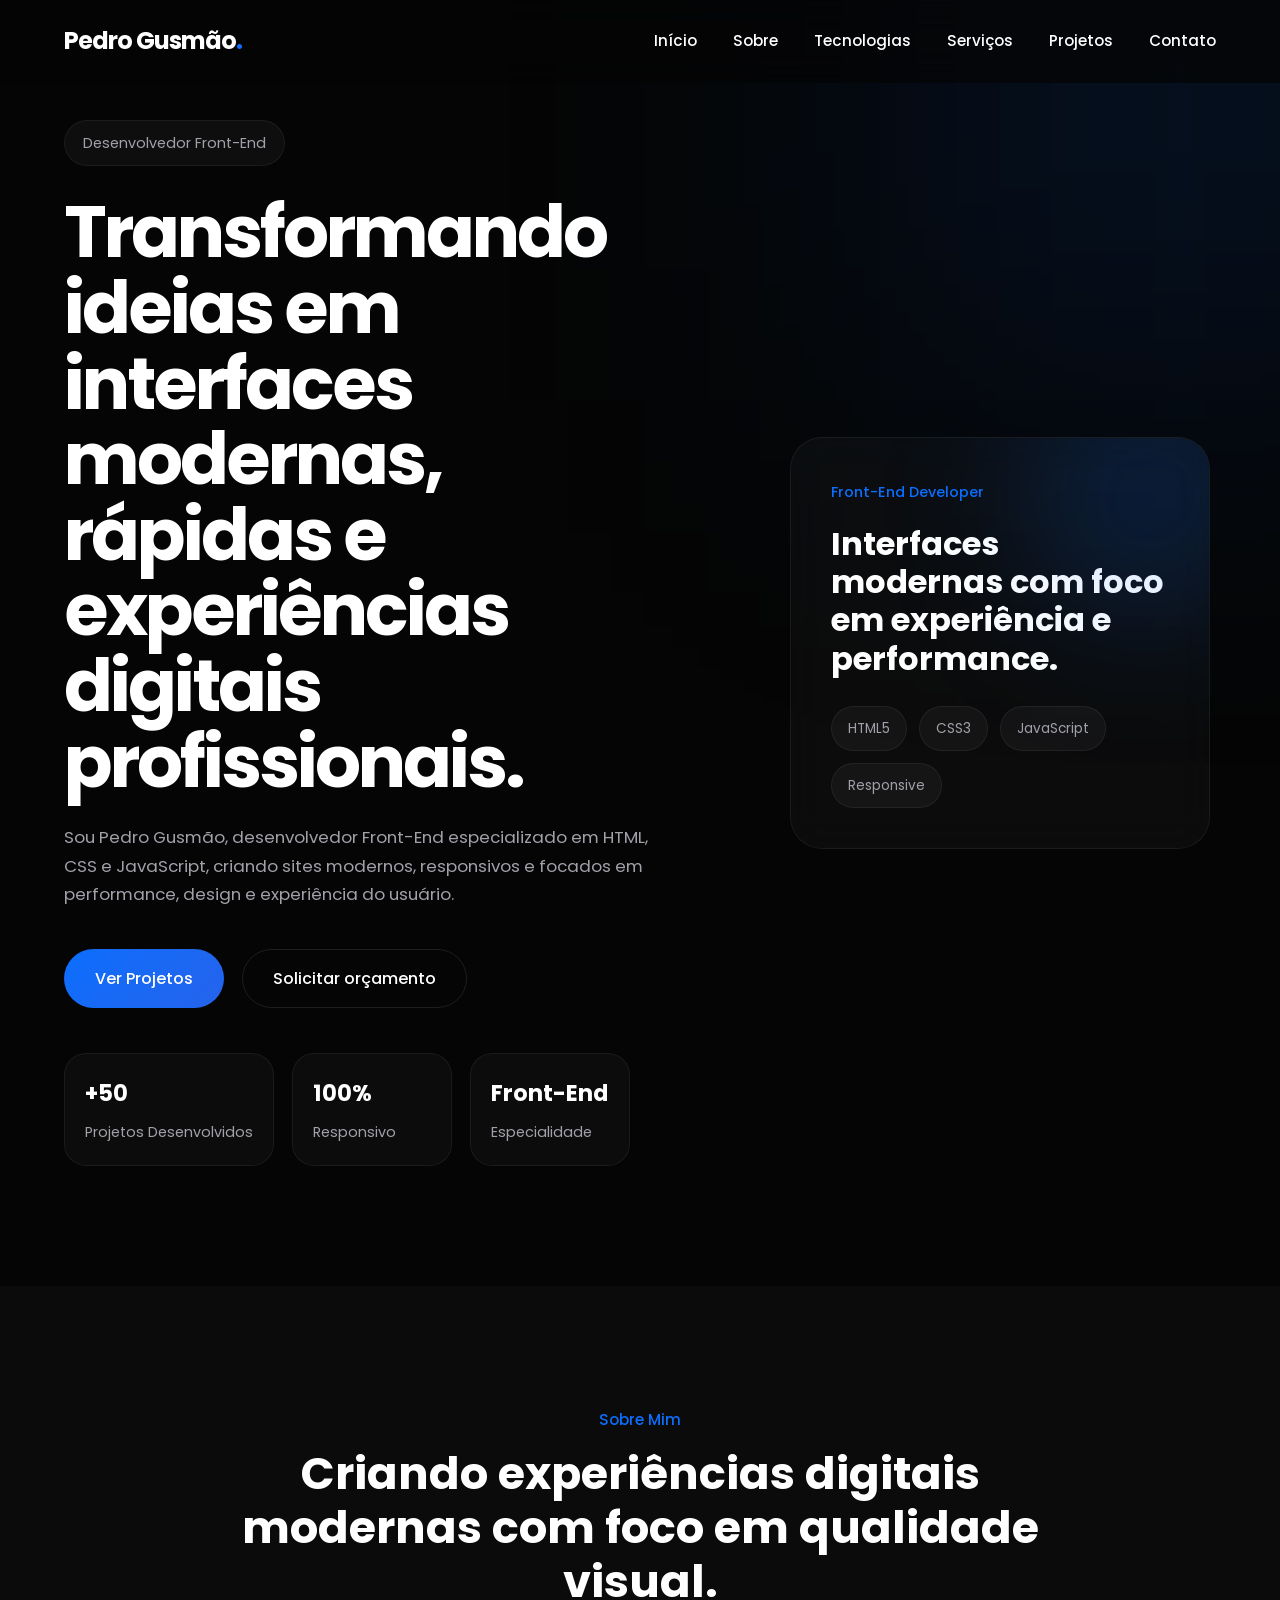
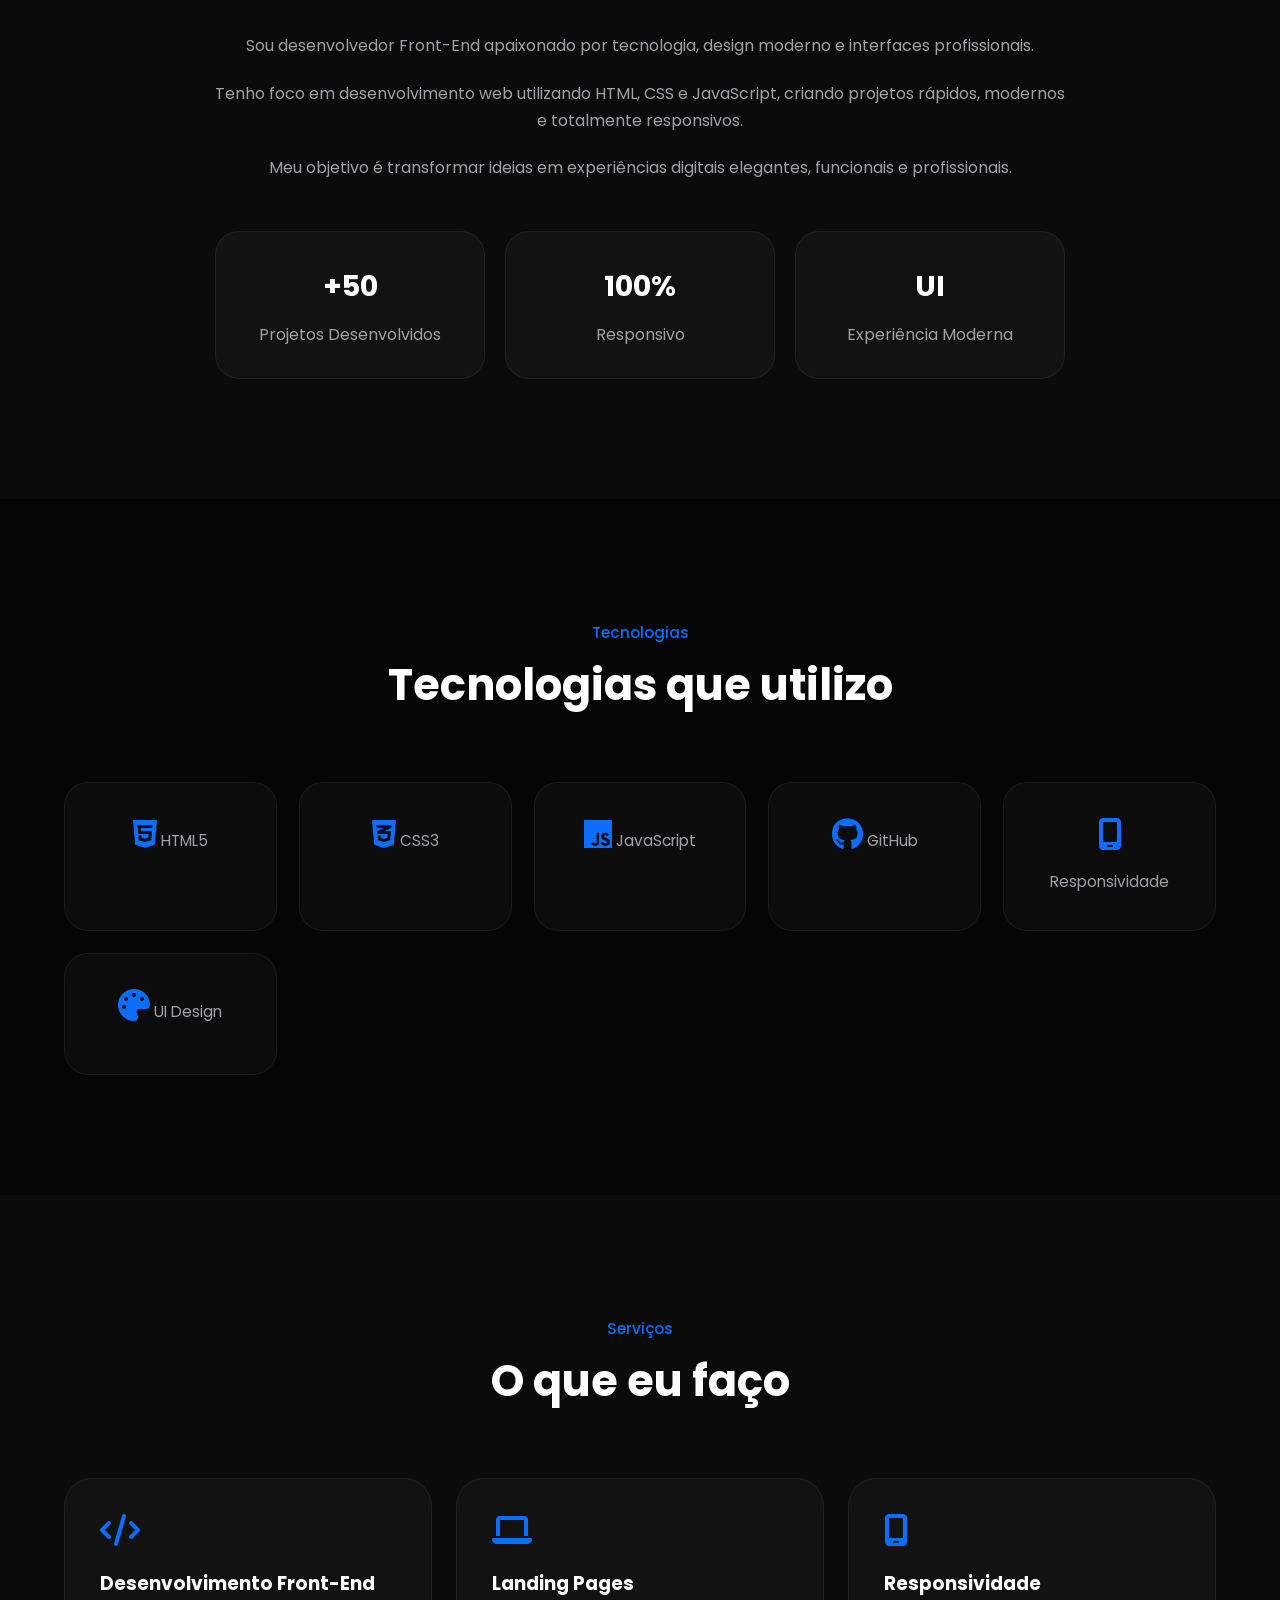
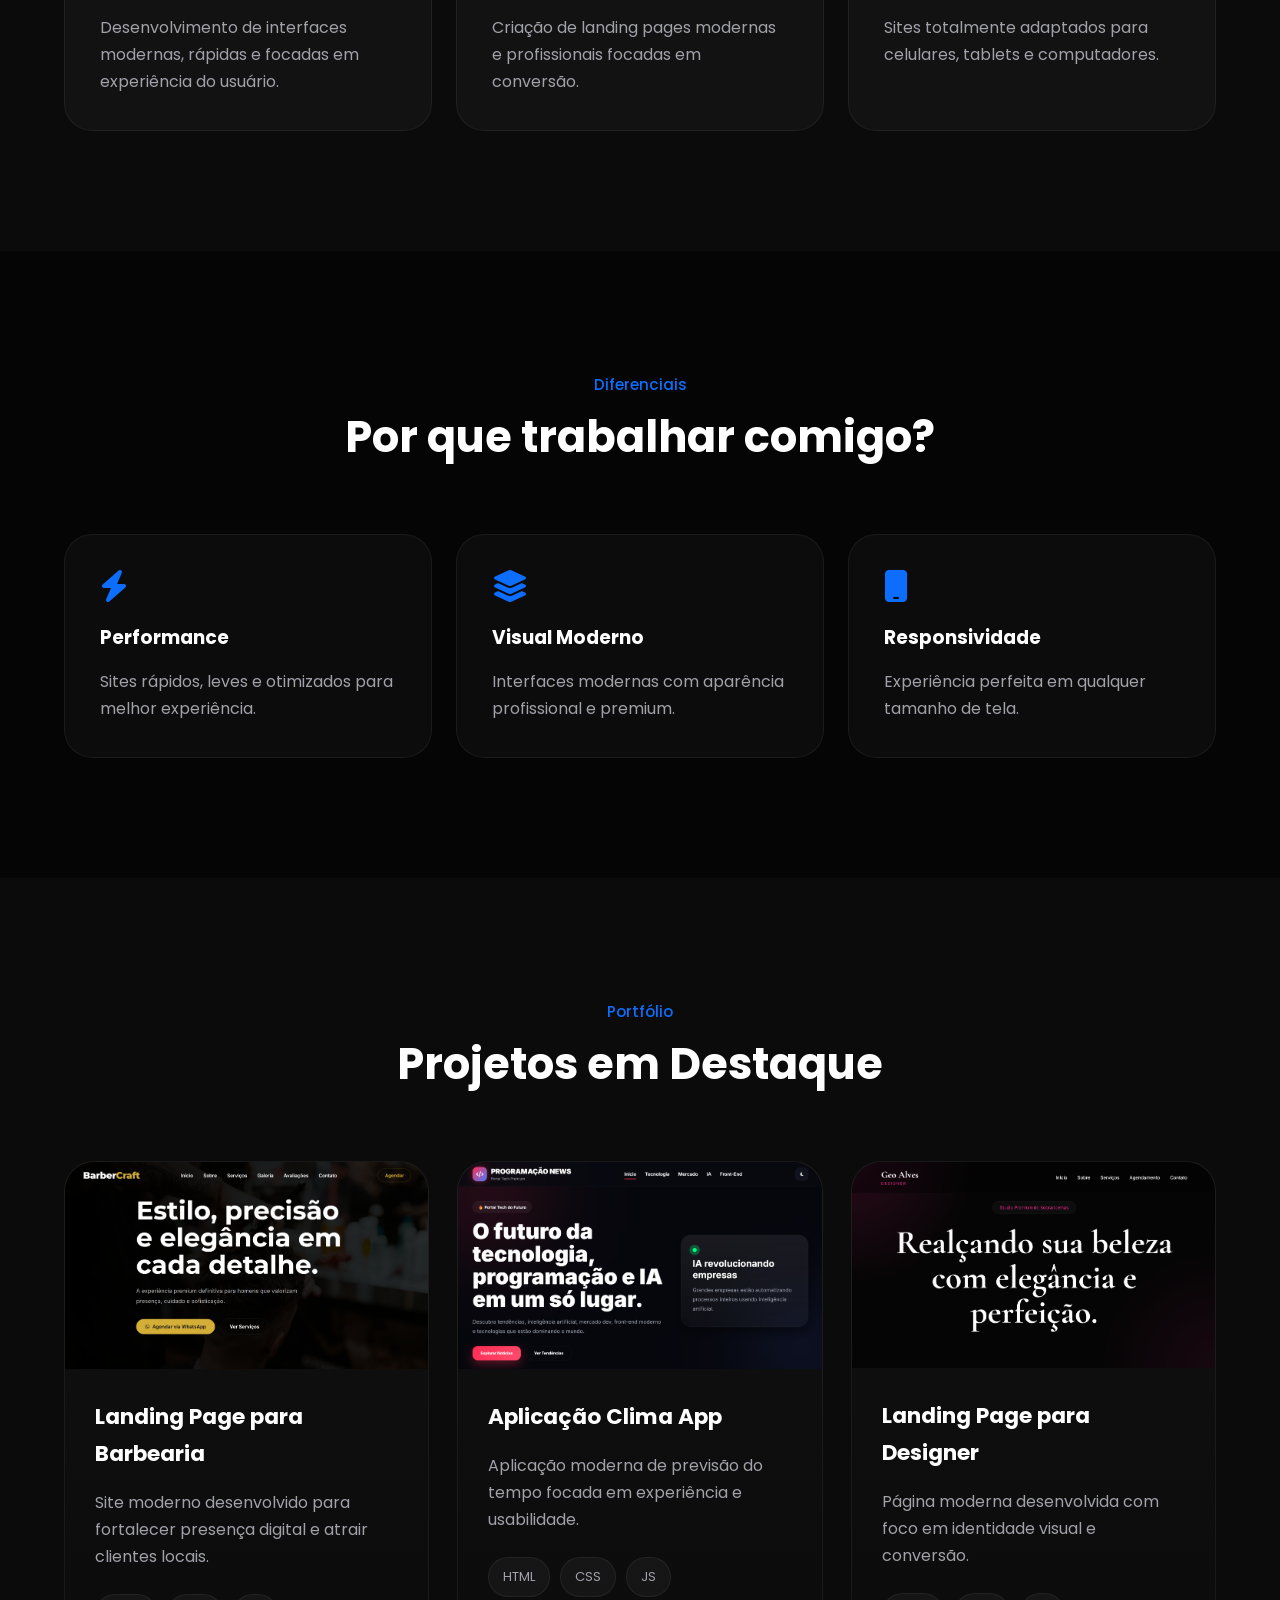
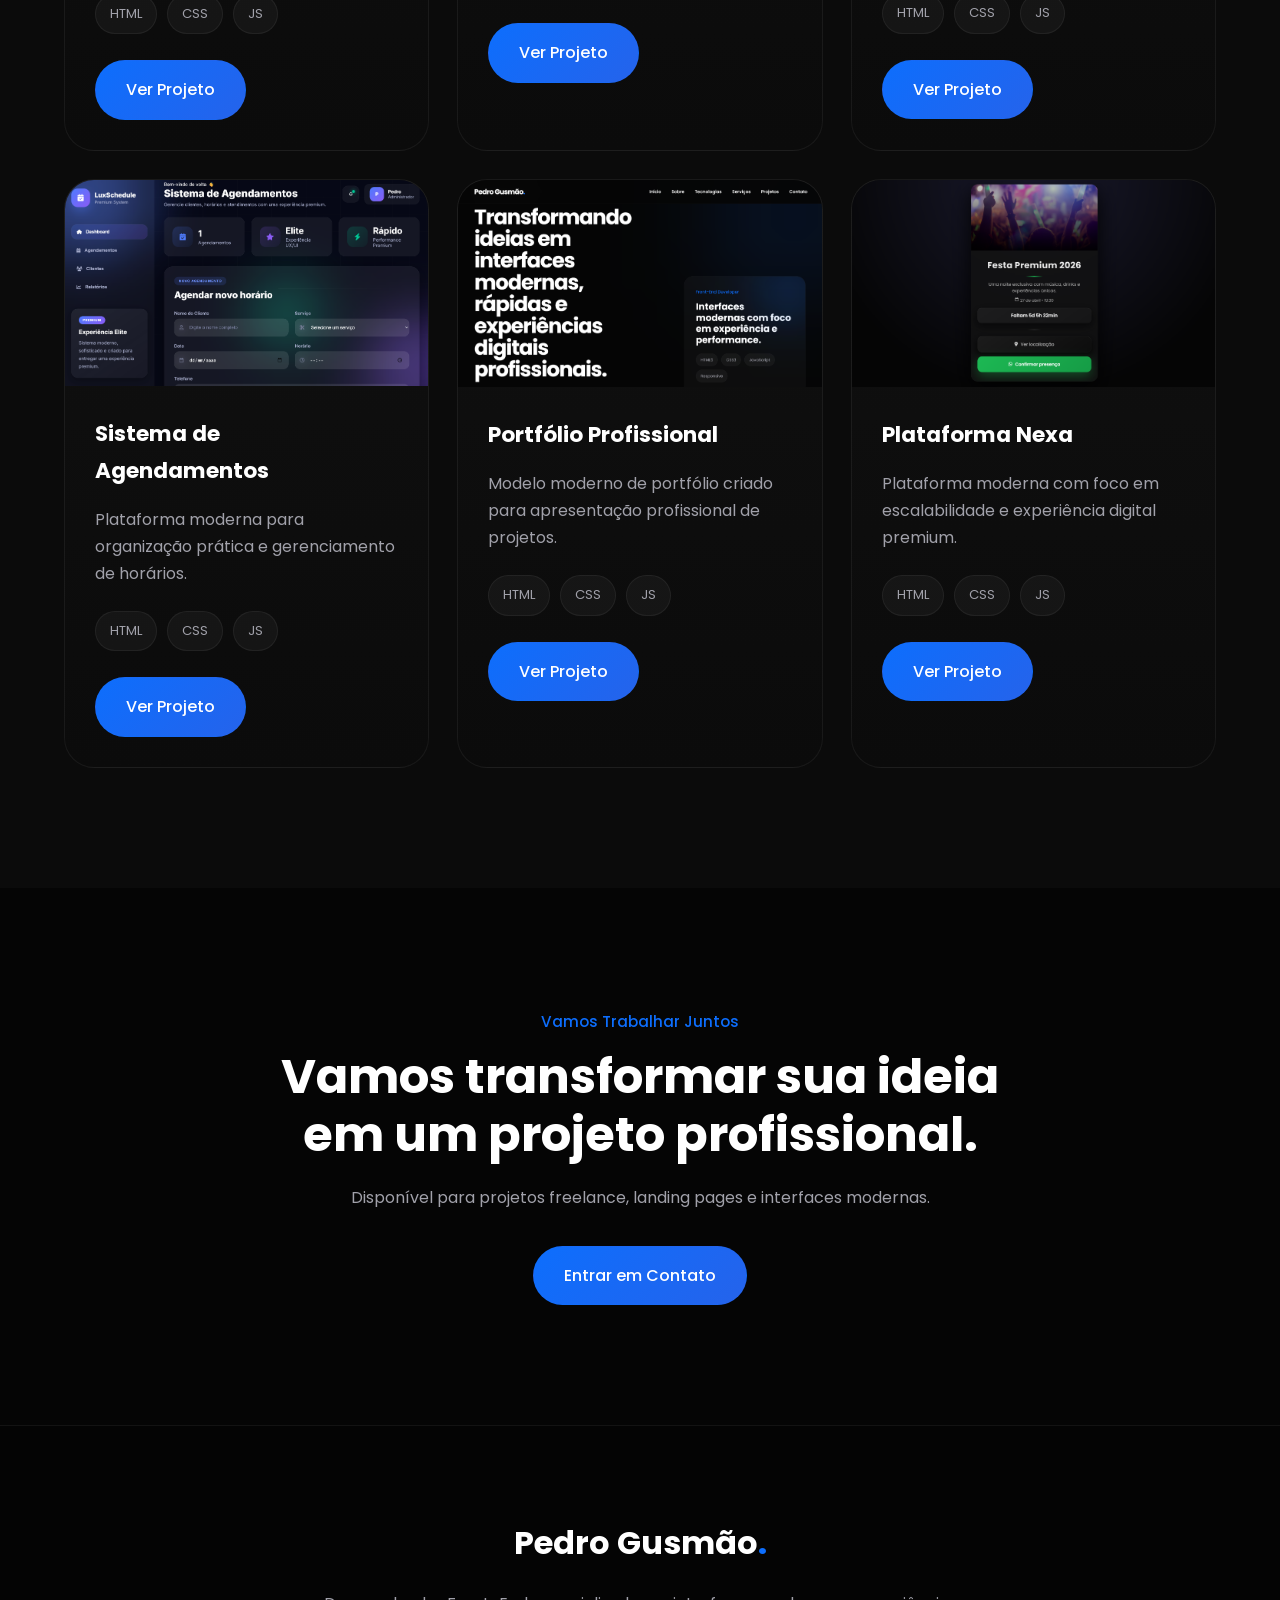
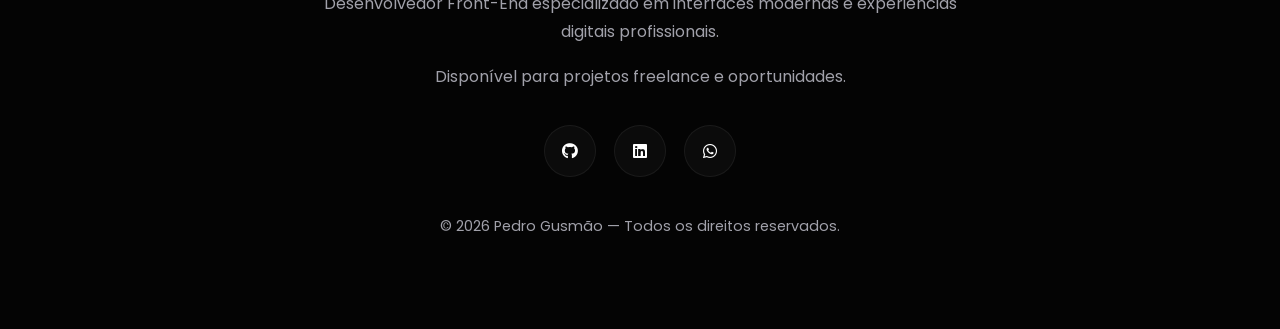
==== index.html @ bfdc754b "Add files via upload" ====
<!DOCTYPE html>
<html lang="pt-br">
<head>

  <meta charset="UTF-8">
  <meta name="viewport" content="width=device-width, initial-scale=1.0">

  <!-- SEO -->
  <meta name="description" content="Pedro Gusmão - Desenvolvedor Front-End especializado na criação de interfaces modernas, rápidas, responsivas e experiências digitais profissionais.">

  <meta name="keywords" content="Desenvolvedor Front-End, HTML, CSS, JavaScript, Criação de Sites, Landing Pages, Portfólio Front-End">

  <meta name="author" content="Pedro Gusmão">

  <!-- OPEN GRAPH -->
  <meta property="og:title" content="Pedro Gusmão | Desenvolvedor Front-End">
  <meta property="og:description" content="Interfaces modernas, rápidas e experiências digitais profissionais.">
  <meta property="og:type" content="website">

  <title>Pedro Gusmão | Desenvolvedor Front-End</title>

  <!-- FONT -->
  <link rel="preconnect" href="https://fonts.googleapis.com">

  <link rel="preconnect" href="https://fonts.gstatic.com" crossorigin>

  <link href="https://fonts.googleapis.com/css2?family=Poppins:wght@300;400;500;600;700;800&display=swap" rel="stylesheet">

  <!-- CSS -->
  <link rel="stylesheet" href="style.css">

  <!-- ICONES -->
  <link rel="stylesheet" href="https://cdnjs.cloudflare.com/ajax/libs/font-awesome/6.5.0/css/all.min.css">

  <!-- AOS -->
  <link href="https://unpkg.com/aos@2.3.4/dist/aos.css" rel="stylesheet">

</head>

<body>

<!-- BG EFFECT -->
<div class="bg-effect"></div>

<!-- HEADER -->
<header class="header" id="header">

  <div class="container nav">

    <!-- LOGO -->
    <a href="#home" class="logo">
      Pedro Gusmão<span>.</span>
    </a>

    <!-- MENU -->
    <nav>

      <ul class="nav-list" id="nav-list">

        <li>
          <a href="#home">Início</a>
        </li>

        <li>
          <a href="#sobre">Sobre</a>
        </li>

        <li>
          <a href="#tecnologias">Tecnologias</a>
        </li>

        <li>
          <a href="#servicos">Serviços</a>
        </li>

        <li>
          <a href="#projetos">Projetos</a>
        </li>

        <li>
          <a href="#contato">Contato</a>
        </li>

      </ul>

    </nav>

    <!-- MENU MOBILE -->
    <div class="menu-toggle" id="menu-toggle">

      <i class="fa-solid fa-bars"></i>

    </div>

  </div>

</header>

<!-- MAIN -->
<main>

<!-- HERO -->
<section class="hero" id="home">

  <div class="container hero-content">

    <!-- TEXTO -->
    <div class="hero-text" data-aos="fade-up">

      <span class="tag">
        Desenvolvedor Front-End
      </span>

      <h1>
        Transformando ideias em interfaces modernas,
        rápidas e experiências digitais profissionais.
      </h1>

      <p>
        Sou Pedro Gusmão, desenvolvedor Front-End especializado em HTML, CSS e JavaScript, criando sites modernos, responsivos e focados em performance, design e experiência do usuário.
      </p>

      <!-- BUTTONS -->
      <div class="hero-buttons">

        <a href="#projetos" class="btn">
          Ver Projetos
        </a>

        <a href="https://wa.me/5581981810526"
           target="_blank"
           rel="noopener noreferrer"
           class="btn btn-outline">

          Solicitar orçamento

        </a>

      </div>

      <!-- HERO INFO -->
      <div class="hero-mini-info">

        <div class="mini-card">

          <h3>+50</h3>

          <span>
            Projetos Desenvolvidos
          </span>

        </div>

        <div class="mini-card">

          <h3>100%</h3>

          <span>
            Responsivo
          </span>

        </div>

        <div class="mini-card">

          <h3>Front-End</h3>

          <span>
            Especialidade
          </span>

        </div>

      </div>

    </div>

    <!-- HERO VISUAL -->
    <div class="hero-visual" data-aos="fade-left">

      <div class="hero-card">

        <div class="card-glow"></div>

        <div class="hero-card-content">

          <span class="code-tag">
            Front-End Developer
          </span>

          <h2>
            Interfaces modernas com foco em experiência e performance.
          </h2>

          <div class="hero-stack">

            <span>HTML5</span>
            <span>CSS3</span>
            <span>JavaScript</span>
            <span>Responsive</span>

          </div>

        </div>

      </div>

    </div>

  </div>

</section>

<!-- SOBRE -->
<section class="about" id="sobre">

  <div class="container about-content">

    <div class="about-text" data-aos="fade-right">

      <span class="section-tag">
        Sobre Mim
      </span>

      <h2>
        Criando experiências digitais modernas com foco em qualidade visual.
      </h2>

      <p>
        Sou desenvolvedor Front-End apaixonado por tecnologia, design moderno e interfaces profissionais.
      </p>

      <p>
        Tenho foco em desenvolvimento web utilizando HTML, CSS e JavaScript, criando projetos rápidos, modernos e totalmente responsivos.
      </p>

      <p>
        Meu objetivo é transformar ideias em experiências digitais elegantes, funcionais e profissionais.
      </p>

      <!-- ABOUT INFO -->
      <div class="about-info">

        <div class="info-card">

          <h3>
            +50
          </h3>

          <span>
            Projetos Desenvolvidos
          </span>

        </div>

        <div class="info-card">

          <h3>
            100%
          </h3>

          <span>
            Responsivo
          </span>

        </div>

        <div class="info-card">

          <h3>
            UI
          </h3>

          <span>
            Experiência Moderna
          </span>

        </div>

      </div>

    </div>

  </div>

</section>

<!-- TECNOLOGIAS -->
<section class="stack" id="tecnologias">

  <div class="container">

    <div class="section-header" data-aos="fade-up">

      <span class="section-tag">
        Tecnologias
      </span>

      <h2>
        Tecnologias que utilizo
      </h2>

    </div>

    <!-- STACK GRID -->
    <div class="stack-grid">

      <div class="stack-card" data-aos="fade-up" data-aos-delay="100">

        <i class="fa-brands fa-html5"></i>

        <span>
          HTML5
        </span>

      </div>

      <div class="stack-card" data-aos="fade-up" data-aos-delay="200">

        <i class="fa-brands fa-css3-alt"></i>

        <span>
          CSS3
        </span>

      </div>

      <div class="stack-card" data-aos="fade-up" data-aos-delay="300">

        <i class="fa-brands fa-js"></i>

        <span>
          JavaScript
        </span>

      </div>

      <div class="stack-card" data-aos="fade-up" data-aos-delay="400">

        <i class="fa-brands fa-github"></i>

        <span>
          GitHub
        </span>

      </div>

      <div class="stack-card" data-aos="fade-up" data-aos-delay="500">

        <i class="fa-solid fa-mobile-screen"></i>

        <span>
          Responsividade
        </span>

      </div>

      <div class="stack-card" data-aos="fade-up" data-aos-delay="600">

        <i class="fa-solid fa-palette"></i>

        <span>
          UI Design
        </span>

      </div>

    </div>

  </div>

</section>

<!-- SERVIÇOS -->
<section class="services" id="servicos">

  <div class="container">

    <div class="section-header" data-aos="fade-up">

      <span class="section-tag">
        Serviços
      </span>

      <h2>
        O que eu faço
      </h2>

    </div>

    <!-- GRID -->
    <div class="services-grid">

      <!-- CARD -->
      <article class="service-card" data-aos="fade-up" data-aos-delay="100">

        <i class="fa-solid fa-code"></i>

        <h3>
          Desenvolvimento Front-End
        </h3>

        <p>
          Desenvolvimento de interfaces modernas, rápidas e focadas em experiência do usuário.
        </p>

      </article>

      <!-- CARD -->
      <article class="service-card" data-aos="fade-up" data-aos-delay="200">

        <i class="fa-solid fa-laptop"></i>

        <h3>
          Landing Pages
        </h3>

        <p>
          Criação de landing pages modernas e profissionais focadas em conversão.
        </p>

      </article>

      <!-- CARD -->
      <article class="service-card" data-aos="fade-up" data-aos-delay="300">

        <i class="fa-solid fa-mobile-screen"></i>

        <h3>
          Responsividade
        </h3>

        <p>
          Sites totalmente adaptados para celulares, tablets e computadores.
        </p>

      </article>

    </div>

  </div>

</section>

<!-- WHY ME -->
<section class="why-me">

  <div class="container">

    <div class="section-header" data-aos="fade-up">

      <span class="section-tag">
        Diferenciais
      </span>

      <h2>
        Por que trabalhar comigo?
      </h2>

    </div>

    <!-- WHY GRID -->
    <div class="why-grid">

      <div class="why-card" data-aos="fade-up" data-aos-delay="100">

        <i class="fa-solid fa-bolt"></i>

        <h3>
          Performance
        </h3>

        <p>
          Sites rápidos, leves e otimizados para melhor experiência.
        </p>

      </div>

      <div class="why-card" data-aos="fade-up" data-aos-delay="200">

        <i class="fa-solid fa-layer-group"></i>

        <h3>
          Visual Moderno
        </h3>

        <p>
          Interfaces modernas com aparência profissional e premium.
        </p>

      </div>

      <div class="why-card" data-aos="fade-up" data-aos-delay="300">

        <i class="fa-solid fa-mobile"></i>

        <h3>
          Responsividade
        </h3>

        <p>
          Experiência perfeita em qualquer tamanho de tela.
        </p>

      </div>

    </div>

  </div>

</section>

<!-- PROJETOS -->
<section class="projects" id="projetos">

  <div class="container">

    <div class="section-header" data-aos="fade-up">

      <span class="section-tag">
        Portfólio
      </span>

      <h2>
        Projetos em Destaque
      </h2>

    </div>

    <!-- GRID -->
    <div class="grid">

      <!-- CARD -->
      <article class="card" data-aos="fade-up" data-aos-delay="100">

        <div class="card-img">

          <img src="img/barbearia.png" alt="Projeto Barbearia">

          <div class="overlay">
            <span>Ver Projeto</span>
          </div>

        </div>

        <div class="card-content">

          <h3>
            Landing Page para Barbearia
          </h3>

          <p>
            Site moderno desenvolvido para fortalecer presença digital e atrair clientes locais.
          </p>

          <div class="tech">

            <span>HTML</span>
            <span>CSS</span>
            <span>JS</span>

          </div>

          <a href="projetos/barbearia.html" class="btn">
            Ver Projeto
          </a>

        </div>

      </article>

      <!-- CARD -->
      <article class="card" data-aos="fade-up" data-aos-delay="200">

        <div class="card-img">

          <img src="img/news.png" alt="Projeto Programçao News">

          <div class="overlay">
            <span>Ver Projeto</span>
          </div>

        </div>

        <div class="card-content">

          <h3>
            Aplicação Clima App
          </h3>

          <p>
            Aplicação moderna de previsão do tempo focada em experiência e usabilidade.
          </p>

          <div class="tech">

            <span>HTML</span>
            <span>CSS</span>
            <span>JS</span>

          </div>

          <a href="projetos/clima.html" class="btn">
            Ver Projeto
          </a>

        </div>

      </article>

      <!-- CARD -->
      <article class="card" data-aos="fade-up" data-aos-delay="300">

        <div class="card-img">

          <img src="img/designer.png" alt="Projeto Designer">

          <div class="overlay">
            <span>Ver Projeto</span>
          </div>

        </div>

        <div class="card-content">

          <h3>
            Landing Page para Designer
          </h3>

          <p>
            Página moderna desenvolvida com foco em identidade visual e conversão.
          </p>

          <div class="tech">

            <span>HTML</span>
            <span>CSS</span>
            <span>JS</span>

          </div>

          <a href="projetos/designer.html" class="btn">
            Ver Projeto
          </a>

        </div>

      </article>

      <!-- CARD -->
      <article class="card" data-aos="fade-up" data-aos-delay="400">

        <div class="card-img">

          <img src="img/agendamentos.png" alt="Projeto Agendamentos">

          <div class="overlay">
            <span>Ver Projeto</span>
          </div>

        </div>

        <div class="card-content">

          <h3>
            Sistema de Agendamentos
          </h3>

          <p>
            Plataforma moderna para organização prática e gerenciamento de horários.
          </p>

          <div class="tech">

            <span>HTML</span>
            <span>CSS</span>
            <span>JS</span>

          </div>

          <a href="projetos/agendamentos.html" class="btn">
            Ver Projeto
          </a>

        </div>

      </article>

      <!-- CARD -->
      <article class="card" data-aos="fade-up" data-aos-delay="500">

        <div class="card-img">

          <img src="img/portfolio.png" alt="Projeto Portfólio">

          <div class="overlay">
            <span>Ver Projeto</span>
          </div>

        </div>

        <div class="card-content">

          <h3>
            Portfólio Profissional
          </h3>

          <p>
            Modelo moderno de portfólio criado para apresentação profissional de projetos.
          </p>

          <div class="tech">

            <span>HTML</span>
            <span>CSS</span>
            <span>JS</span>

          </div>

          <a href="projetos/portfolio.html" class="btn">
            Ver Projeto
          </a>

        </div>

      </article>

      <!-- CARD -->
      <article class="card" data-aos="fade-up" data-aos-delay="600">

        <div class="card-img">

          <img src="img/nexa.png" alt="Projeto Nexa">

          <div class="overlay">
            <span>Ver Projeto</span>
          </div>

        </div>

        <div class="card-content">

          <h3>
            Plataforma Nexa
          </h3>

          <p>
            Plataforma moderna com foco em escalabilidade e experiência digital premium.
          </p>

          <div class="tech">

            <span>HTML</span>
            <span>CSS</span>
            <span>JS</span>

          </div>

          <a href="projetos/nexa.html" class="btn">
            Ver Projeto
          </a>

        </div>

      </article>

    </div>

  </div>

</section>

<!-- CTA -->
<section class="cta">

  <div class="container cta-content" data-aos="fade-up">

    <span class="section-tag">
      Vamos Trabalhar Juntos
    </span>

    <h2>
      Vamos transformar sua ideia em um projeto profissional.
    </h2>

    <p>
      Disponível para projetos freelance, landing pages e interfaces modernas.
    </p>

    <a href="https://wa.me/5581981810526"
       target="_blank"
       rel="noopener noreferrer"
       class="btn">

      Entrar em Contato

    </a>

  </div>

</section>

</main>

<!-- FOOTER -->
<footer class="footer" id="contato">

  <div class="container footer-content">

    <h2>
      Pedro Gusmão<span>.</span>
    </h2>

    <p>
      Desenvolvedor Front-End especializado em interfaces modernas e experiências digitais profissionais.
    </p>

    <span class="footer-text">
      Disponível para projetos freelance e oportunidades.
    </span>

    <!-- SOCIAL -->
    <div class="social">

      <a href="https://github.com/Pedro-Gusmao-png"
         target="_blank"
         rel="noopener noreferrer">

        <i class="fab fa-github"></i>

      </a>

      <a href="https://www.linkedin.com/in/pedro-gusmão7/"
         target="_blank"
         rel="noopener noreferrer">

        <i class="fab fa-linkedin"></i>

      </a>

      <a href="https://wa.me/5581981810526"
         target="_blank"
         rel="noopener noreferrer">

        <i class="fab fa-whatsapp"></i>

      </a>

    </div>

    <!-- COPY -->
    <span class="copy">
      © 2026 Pedro Gusmão — Todos os direitos reservados.
    </span>

  </div>

</footer>

<!-- JS -->
<script src="script.js"></script>

<!-- AOS -->
<script src="https://unpkg.com/aos@2.3.4/dist/aos.js"></script>

<script>

  AOS.init({
    once: true,
    duration: 800
  });

</script>

</body>
</html>
---- style.css ----
/* =========================================================
   RESET
========================================================= */

*{
  margin:0;
  padding:0;
  box-sizing:border-box;
}

html{
  scroll-behavior:smooth;
}

body{
  font-family:'Poppins',sans-serif;
  background:var(--bg);
  color:var(--text);
  line-height:1.7;
  -webkit-font-smoothing:antialiased;
  overflow-x:hidden;
  position:relative;
}

/* =========================================================
   VARIÁVEIS
========================================================= */

:root{

  --bg:#050505;

  --bg-secondary:#0b0b0b;

  --card:#101010;

  --border:rgba(255,255,255,.06);

  --primary:#0d6efd;

  --primary-hover:#2563eb;

  --text:#ffffff;

  --subtext:#a1a1aa;

  --shadow:0 20px 50px rgba(0,0,0,.45);

  --gradient:
  linear-gradient(
    135deg,
    #0d6efd,
    #2563eb
  );

}

/* =========================================================
   BASE
========================================================= */

img{
  max-width:100%;
  display:block;
}

a{
  text-decoration:none;
}

ul{
  list-style:none;
}

.container{
  width:100%;
  max-width:1200px;
  margin:auto;
  padding:0 24px;
}

section{
  padding:120px 0;
  position:relative;
}

::selection{
  background:var(--primary);
  color:#fff;
}

/* =========================================================
   BG EFFECT
========================================================= */

.bg-effect{

  position:fixed;

  width:600px;

  height:600px;

  background:rgba(13,110,253,.12);

  filter:blur(160px);

  top:-200px;

  right:-200px;

  z-index:-1;

  pointer-events:none;

}

/* =========================================================
   HEADER
========================================================= */

.header{

  position:fixed;

  top:0;

  width:100%;

  z-index:1000;

  backdrop-filter:blur(18px);

  background:rgba(5,5,5,.72);

  border-bottom:1px solid transparent;

  transition:.35s;

}

.header.scroll{

  border-color:var(--border);

  background:rgba(5,5,5,.92);

}

/* =========================================================
   NAV
========================================================= */

.nav{

  height:82px;

  display:flex;

  align-items:center;

  justify-content:space-between;

}

.logo{

  color:var(--text);

  font-size:1.5rem;

  font-weight:700;

  letter-spacing:-1px;

}

.logo span{
  color:var(--primary);
}

.nav-list{

  display:flex;

  align-items:center;

  gap:36px;

}

.nav-list a{

  color:var(--text);

  font-size:.95rem;

  font-weight:500;

  position:relative;

  transition:.3s;

}

.nav-list a::after{

  content:"";

  position:absolute;

  left:0;

  bottom:-8px;

  width:0;

  height:2px;

  background:var(--primary);

  transition:.3s;

}

.nav-list a:hover::after,
.active-link::after{
  width:100%;
}

.menu-toggle{

  display:none;

  color:#fff;

  font-size:1.4rem;

  cursor:pointer;

}

/* =========================================================
   HERO
========================================================= */

.hero{

  min-height:100vh;

  display:flex;

  align-items:center;

  overflow:hidden;

}

.hero-content{

  display:grid;

  grid-template-columns:1.2fr .8fr;

  align-items:center;

  gap:70px;

}

.tag{

  display:inline-flex;

  align-items:center;

  justify-content:center;

  padding:10px 18px;

  border-radius:999px;

  background:rgba(255,255,255,.04);

  border:1px solid var(--border);

  color:var(--subtext);

  margin-bottom:28px;

  font-size:.9rem;

}

.hero h1{

  font-size:4.5rem;

  line-height:1.05;

  letter-spacing:-3px;

  margin-bottom:24px;

}

.hero p{

  color:var(--subtext);

  font-size:1.05rem;

  max-width:620px;

  margin-bottom:40px;

}

/* =========================================================
   HERO BUTTONS
========================================================= */

.hero-buttons{

  display:flex;

  align-items:center;

  gap:18px;

  flex-wrap:wrap;

  margin-bottom:45px;

}

.btn{

  position:relative;

  overflow:hidden;

  padding:15px 30px;

  border-radius:999px;

  background:var(--gradient);

  color:#fff;

  font-weight:500;

  border:1px solid transparent;

  transition:.35s;

  display:inline-flex;

  align-items:center;

  justify-content:center;

}

.btn:hover{

  transform:translateY(-5px);

  box-shadow:
  0 15px 35px rgba(13,110,253,.3);

}

.btn-outline{

  background:transparent;

  border:1px solid rgba(255,255,255,.1);

}

.btn-outline:hover{

  border-color:rgba(13,110,253,.35);

  background:rgba(255,255,255,.03);

}

/* =========================================================
   HERO INFO
========================================================= */

.hero-mini-info{

  display:flex;

  gap:18px;

  flex-wrap:wrap;

}

.mini-card{

  background:rgba(255,255,255,.03);

  border:1px solid var(--border);

  padding:20px;

  border-radius:22px;

  min-width:160px;

}

.mini-card h3{

  font-size:1.4rem;

  margin-bottom:6px;

}

.mini-card span{

  color:var(--subtext);

  font-size:.9rem;

}

/* =========================================================
   HERO VISUAL
========================================================= */

.hero-visual{

  display:flex;

  justify-content:center;

}

.hero-card{

  position:relative;

  width:100%;

  max-width:420px;

  background:rgba(255,255,255,.03);

  border:1px solid var(--border);

  border-radius:32px;

  padding:40px;

  overflow:hidden;

  backdrop-filter:blur(20px);

}

.card-glow{

  position:absolute;

  width:220px;

  height:220px;

  background:rgba(13,110,253,.22);

  border-radius:50%;

  filter:blur(80px);

  top:-50px;

  right:-50px;

}

.code-tag{

  color:var(--primary);

  font-size:.9rem;

  font-weight:500;

  display:inline-block;

  margin-bottom:20px;

}

.hero-card h2{

  font-size:2rem;

  line-height:1.2;

  margin-bottom:28px;

}

.hero-stack{

  display:flex;

  flex-wrap:wrap;

  gap:12px;

}

.hero-stack span{

  padding:10px 16px;

  border-radius:999px;

  background:rgba(255,255,255,.04);

  border:1px solid var(--border);

  color:var(--subtext);

  font-size:.85rem;

}

/* =========================================================
   SECTION HEADER
========================================================= */

.section-header{

  text-align:center;

  margin-bottom:70px;

}

.section-tag{

  color:var(--primary);

  font-size:.95rem;

  font-weight:500;

  margin-bottom:14px;

  display:inline-block;

}

.section-header h2{

  font-size:2.7rem;

  line-height:1.2;

}

/* =========================================================
   ABOUT
========================================================= */

.about{
  background:var(--bg-secondary);
}

.about-content{

  display:flex;

  justify-content:center;

}

.about-text{

  max-width:850px;

  text-align:center;

}

.about-text h2{

  font-size:2.8rem;

  margin-bottom:24px;

  line-height:1.2;

}

.about-text p{

  color:var(--subtext);

  margin-bottom:20px;

}

.about-info{

  display:grid;

  grid-template-columns:repeat(3,1fr);

  gap:20px;

  margin-top:50px;

}

.info-card{

  background:rgba(255,255,255,.03);

  border:1px solid var(--border);

  border-radius:24px;

  padding:30px;

  transition:.35s;

}

.info-card:hover{

  transform:translateY(-8px);

  border-color:rgba(13,110,253,.25);

}

.info-card h3{

  font-size:1.8rem;

  margin-bottom:10px;

}

.info-card span{

  color:var(--subtext);

}

/* =========================================================
   STACK
========================================================= */

.stack-grid{

  display:grid;

  grid-template-columns:
  repeat(auto-fit,minmax(180px,1fr));

  gap:22px;

}

.stack-card{

  background:rgba(255,255,255,.03);

  border:1px solid var(--border);

  border-radius:24px;

  padding:35px;

  text-align:center;

  transition:.35s;

}

.stack-card:hover{

  transform:translateY(-8px);

  border-color:rgba(13,110,253,.25);

}

.stack-card i{

  font-size:2rem;

  color:var(--primary);

  margin-bottom:18px;

}

.stack-card span{

  color:var(--subtext);

  font-size:.95rem;

}

/* =========================================================
   SERVICES
========================================================= */

.services{
  background:var(--bg-secondary);
}

.services-grid{

  display:grid;

  grid-template-columns:
  repeat(auto-fit,minmax(280px,1fr));

  gap:24px;

}

.service-card{

  background:rgba(255,255,255,.03);

  border:1px solid var(--border);

  border-radius:28px;

  padding:35px;

  transition:.35s;

}

.service-card:hover{

  transform:translateY(-8px);

  border-color:rgba(13,110,253,.25);

}

.service-card i{

  font-size:2rem;

  color:var(--primary);

  margin-bottom:22px;

}

.service-card h3{

  margin-bottom:14px;

}

.service-card p{

  color:var(--subtext);

}

/* =========================================================
   WHY ME
========================================================= */

.why-grid{

  display:grid;

  grid-template-columns:
  repeat(auto-fit,minmax(280px,1fr));

  gap:24px;

}

.why-card{

  background:rgba(255,255,255,.03);

  border:1px solid var(--border);

  border-radius:28px;

  padding:35px;

  transition:.35s;

}

.why-card:hover{

  transform:translateY(-8px);

  border-color:rgba(13,110,253,.25);

}

.why-card i{

  color:var(--primary);

  font-size:2rem;

  margin-bottom:20px;

}

.why-card h3{

  margin-bottom:14px;

}

.why-card p{

  color:var(--subtext);

}

/* =========================================================
   PROJECTS
========================================================= */

.projects{
  background:var(--bg-secondary);
}

.grid{

  display:grid;

  grid-template-columns:
  repeat(auto-fit,minmax(320px,1fr));

  gap:28px;

}

.card{

  position:relative;

  background:
  linear-gradient(
    180deg,
    #101010,
    #0b0b0b
  );

  border:1px solid var(--border);

  border-radius:30px;

  overflow:hidden;

  transition:.4s;

}

.card:hover{

  transform:translateY(-10px);

  border-color:rgba(13,110,253,.2);

  box-shadow:var(--shadow);

}

.card-img{

  overflow:hidden;

  position:relative;

}

.card-img img{

  transition:.5s;

}

.card:hover img{
  transform:scale(1.05);
}

.overlay{

  position:absolute;

  inset:0;

  background:rgba(0,0,0,.45);

  display:flex;

  align-items:center;

  justify-content:center;

  opacity:0;

  transition:.35s;

}

.card:hover .overlay{
  opacity:1;
}

.overlay span{

  background:rgba(13,110,253,.9);

  padding:10px 20px;

  border-radius:999px;

  color:#fff;

  font-size:.9rem;

}

.card-content{

  padding:30px;

}

.card-content h3{

  font-size:1.35rem;

  margin-bottom:16px;

}

.card-content p{

  color:var(--subtext);

  margin-bottom:24px;

}

.tech{

  display:flex;

  gap:10px;

  flex-wrap:wrap;

  margin-bottom:26px;

}

.tech span{

  padding:8px 14px;

  border-radius:999px;

  background:rgba(255,255,255,.04);

  border:1px solid var(--border);

  color:var(--subtext);

  font-size:.82rem;

}

/* =========================================================
   PROJECT PAGE
========================================================= */

.project-page{

  min-height:100vh;

  display:flex;

  align-items:center;

  justify-content:center;

  padding:140px 0;

  background:var(--bg);

}

.project-content{

  width:100%;

  max-width:900px;

  margin:auto;

  text-align:center;

  background:rgba(255,255,255,.03);

  border:1px solid var(--border);

  border-radius:32px;

  padding:50px;

  backdrop-filter:blur(10px);

}

.project-tag{

  display:inline-block;

  padding:10px 18px;

  border-radius:999px;

  background:rgba(255,255,255,.04);

  border:1px solid var(--border);

  color:var(--primary);

  font-size:.9rem;

  margin-bottom:25px;

}

.project-content h1{

  font-size:3rem;

  margin-bottom:35px;

  line-height:1.2;

}

.project-content img{

  width:100%;

  border-radius:24px;

  margin-bottom:35px;

  border:1px solid var(--border);

}

.project-content p{

  color:var(--subtext);

  font-size:1.05rem;

  line-height:1.8;

  margin-bottom:40px;

  max-width:700px;

  margin-inline:auto;

}

.project-btn{

  display:inline-flex;

  align-items:center;

  justify-content:center;

  min-width:180px;

}

/* =========================================================
   CTA
========================================================= */

.cta{

  text-align:center;

}

.cta-content{

  max-width:850px;

}

.cta h2{

  font-size:3rem;

  line-height:1.2;

  margin-bottom:20px;

}

.cta p{

  color:var(--subtext);

  margin-bottom:35px;

}

/* =========================================================
   FOOTER
========================================================= */

.footer{

  padding:90px 0;

  border-top:1px solid var(--border);

  background:#040404;

}

.footer-content{

  text-align:center;

}

.footer-content h2{

  font-size:2rem;

  margin-bottom:20px;

}

.footer-content h2 span{
  color:var(--primary);
}

.footer-content p{

  max-width:650px;

  margin:0 auto 18px;

  color:var(--subtext);

}

.footer-text{

  display:block;

  margin-bottom:35px;

  color:var(--subtext);

}

.social{

  display:flex;

  justify-content:center;

  gap:18px;

  margin-bottom:35px;

}

.social a{

  width:52px;

  height:52px;

  border-radius:50%;

  display:flex;

  align-items:center;

  justify-content:center;

  background:rgba(255,255,255,.03);

  border:1px solid var(--border);

  color:#fff;

  transition:.35s;

}

.social a:hover{

  transform:translateY(-5px);

  color:var(--primary);

  border-color:rgba(13,110,253,.25);

}

.copy{

  color:var(--subtext);

  font-size:.9rem;

}

/* =========================================================
   ANIMAÇÕES
========================================================= */

.hidden{

  opacity:0;

  transform:translateY(40px);

  transition:.7s;

}

.show{

  opacity:1;

  transform:translateY(0);

}

/* =========================================================
   RESPONSIVO
========================================================= */

@media(max-width:992px){

  .hero-content{

    grid-template-columns:1fr;

    text-align:center;

  }

  .hero p{
    margin-inline:auto;
  }

  .hero-buttons{
    justify-content:center;
  }

  .hero-mini-info{
    justify-content:center;
  }

  .hero h1{
    font-size:3.5rem;
  }

  .about-info{
    grid-template-columns:1fr;
  }

}

@media(max-width:768px){

  section{
    padding:90px 0;
  }

  .menu-toggle{
    display:block;
  }

  .nav-list{

    position:absolute;

    top:82px;

    right:-100%;

    width:260px;

    background:#0b0b0b;

    flex-direction:column;

    align-items:flex-start;

    padding:30px;

    border-left:1px solid var(--border);

    border-bottom:1px solid var(--border);

    transition:.35s;

  }

  .nav-list.active{
    right:0;
  }

  .hero{
    padding-top:130px;
  }

  .hero h1{

    font-size:2.7rem;

    letter-spacing:-2px;

  }

  .section-header h2{

    font-size:2rem;

  }

  .about-text h2{

    font-size:2.2rem;

  }

  .cta h2{

    font-size:2.3rem;

  }

  .project-page{

    padding:120px 0 80px;

  }

  .project-content{

    padding:30px 22px;

  }

  .project-content h1{

    font-size:2rem;

  }

  .project-content p{

    font-size:.95rem;

  }

}

@media(max-width:480px){

  .hero h1{
    font-size:2.2rem;
  }

  .hero-buttons{
    flex-direction:column;
  }

  .btn{

    width:100%;

    text-align:center;

  }

  .grid{
    grid-template-columns:1fr;
  }

}
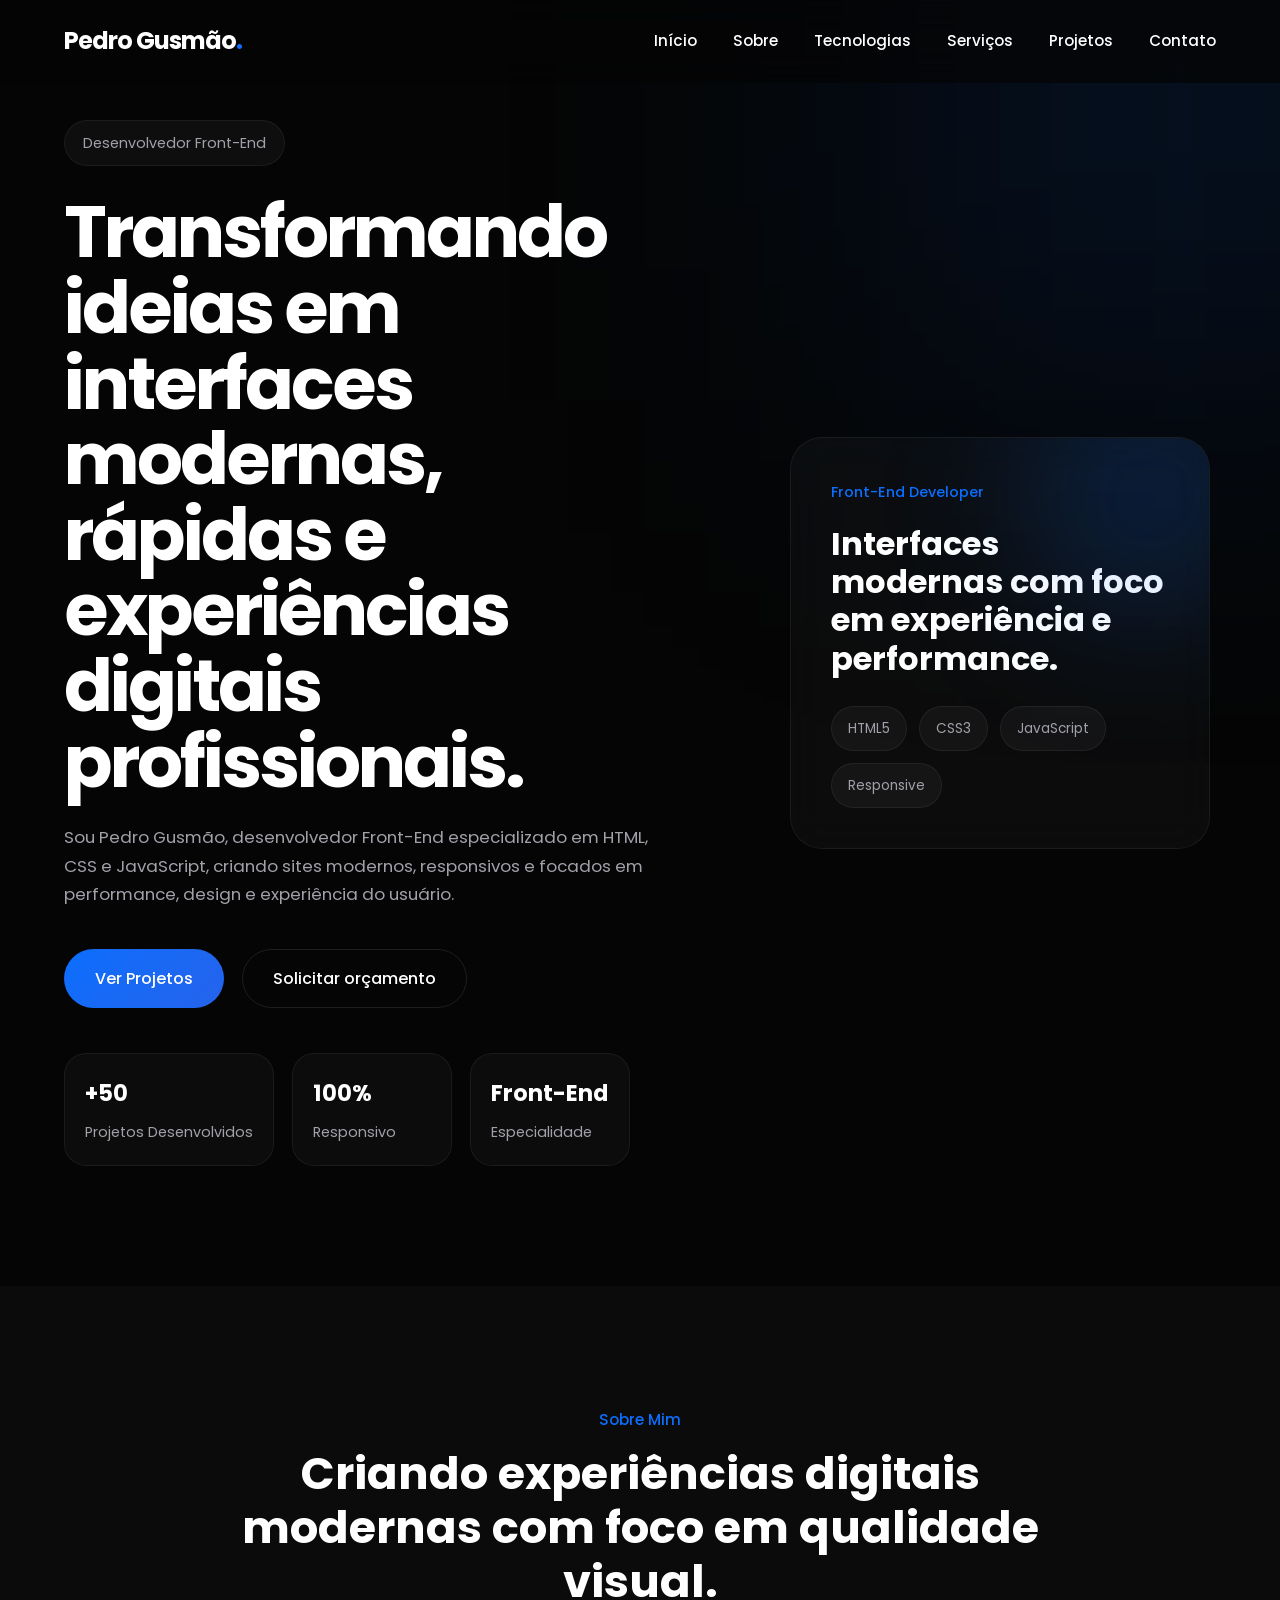
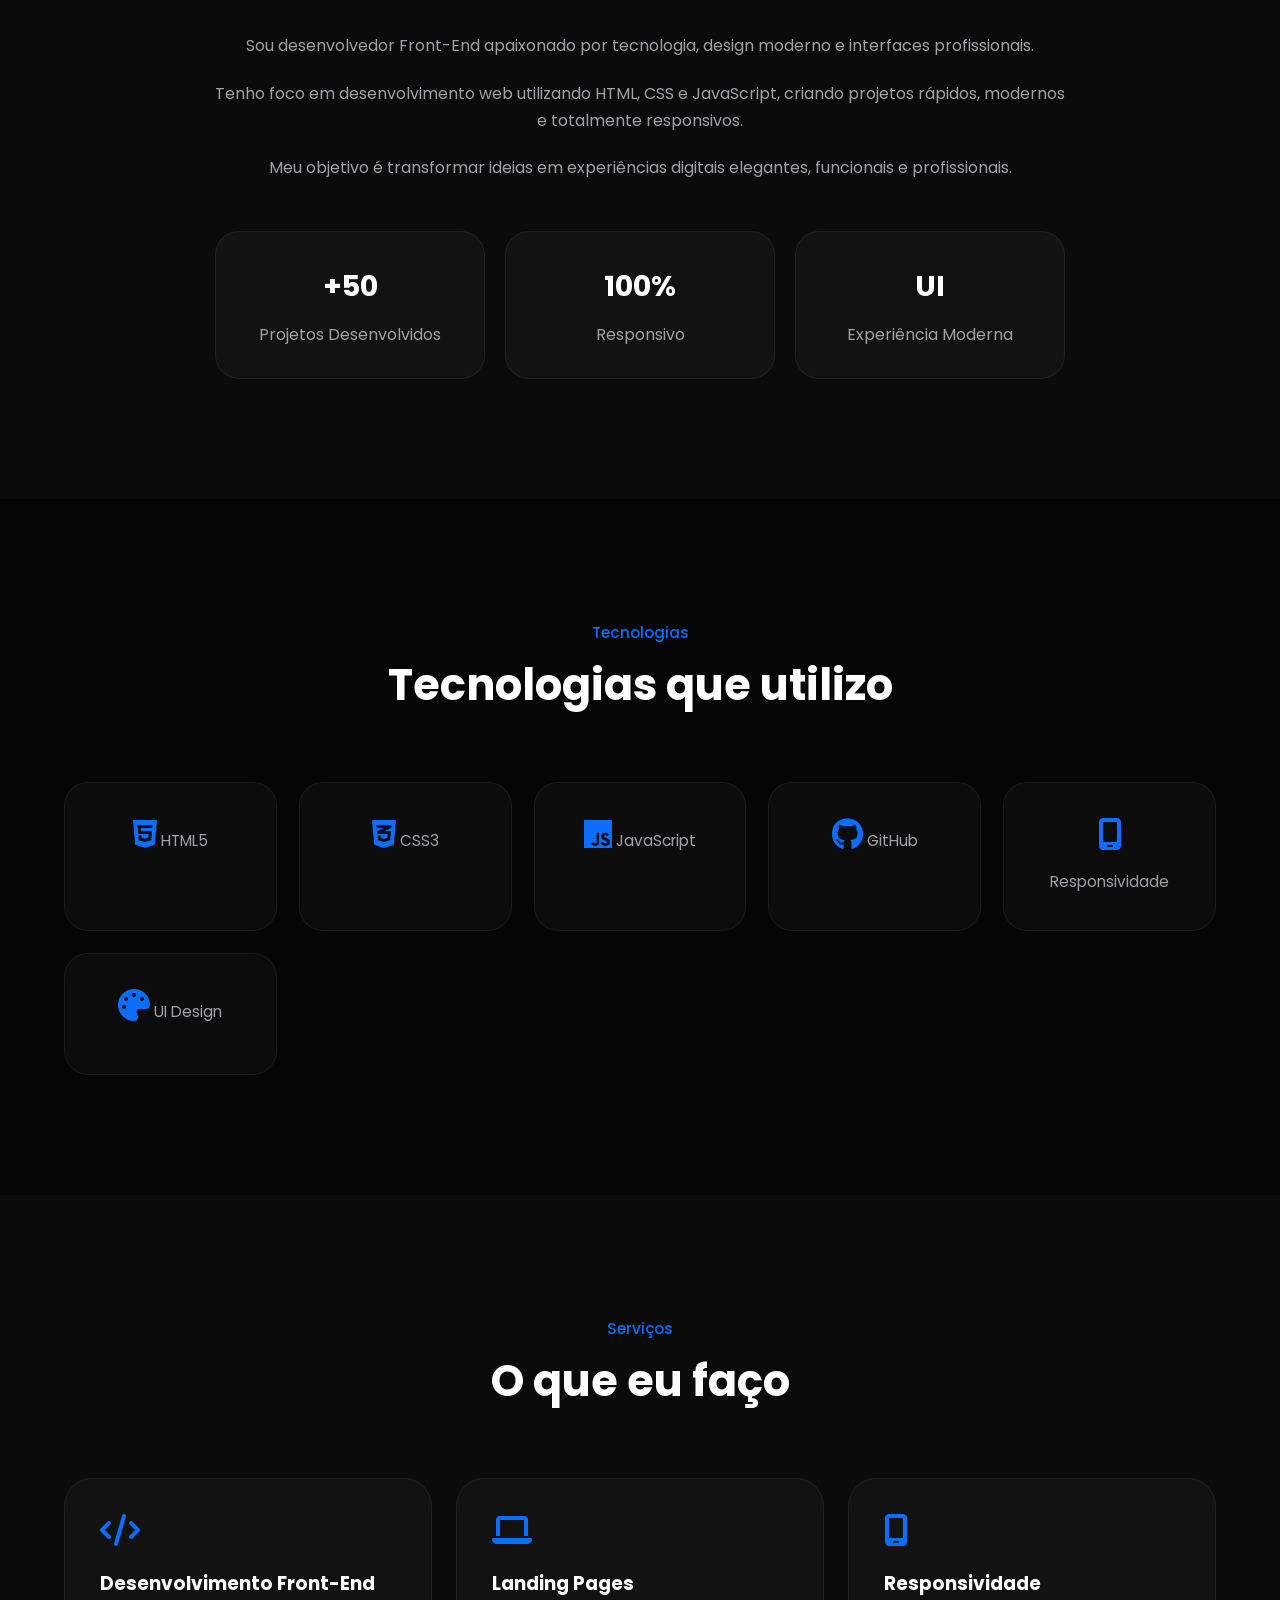
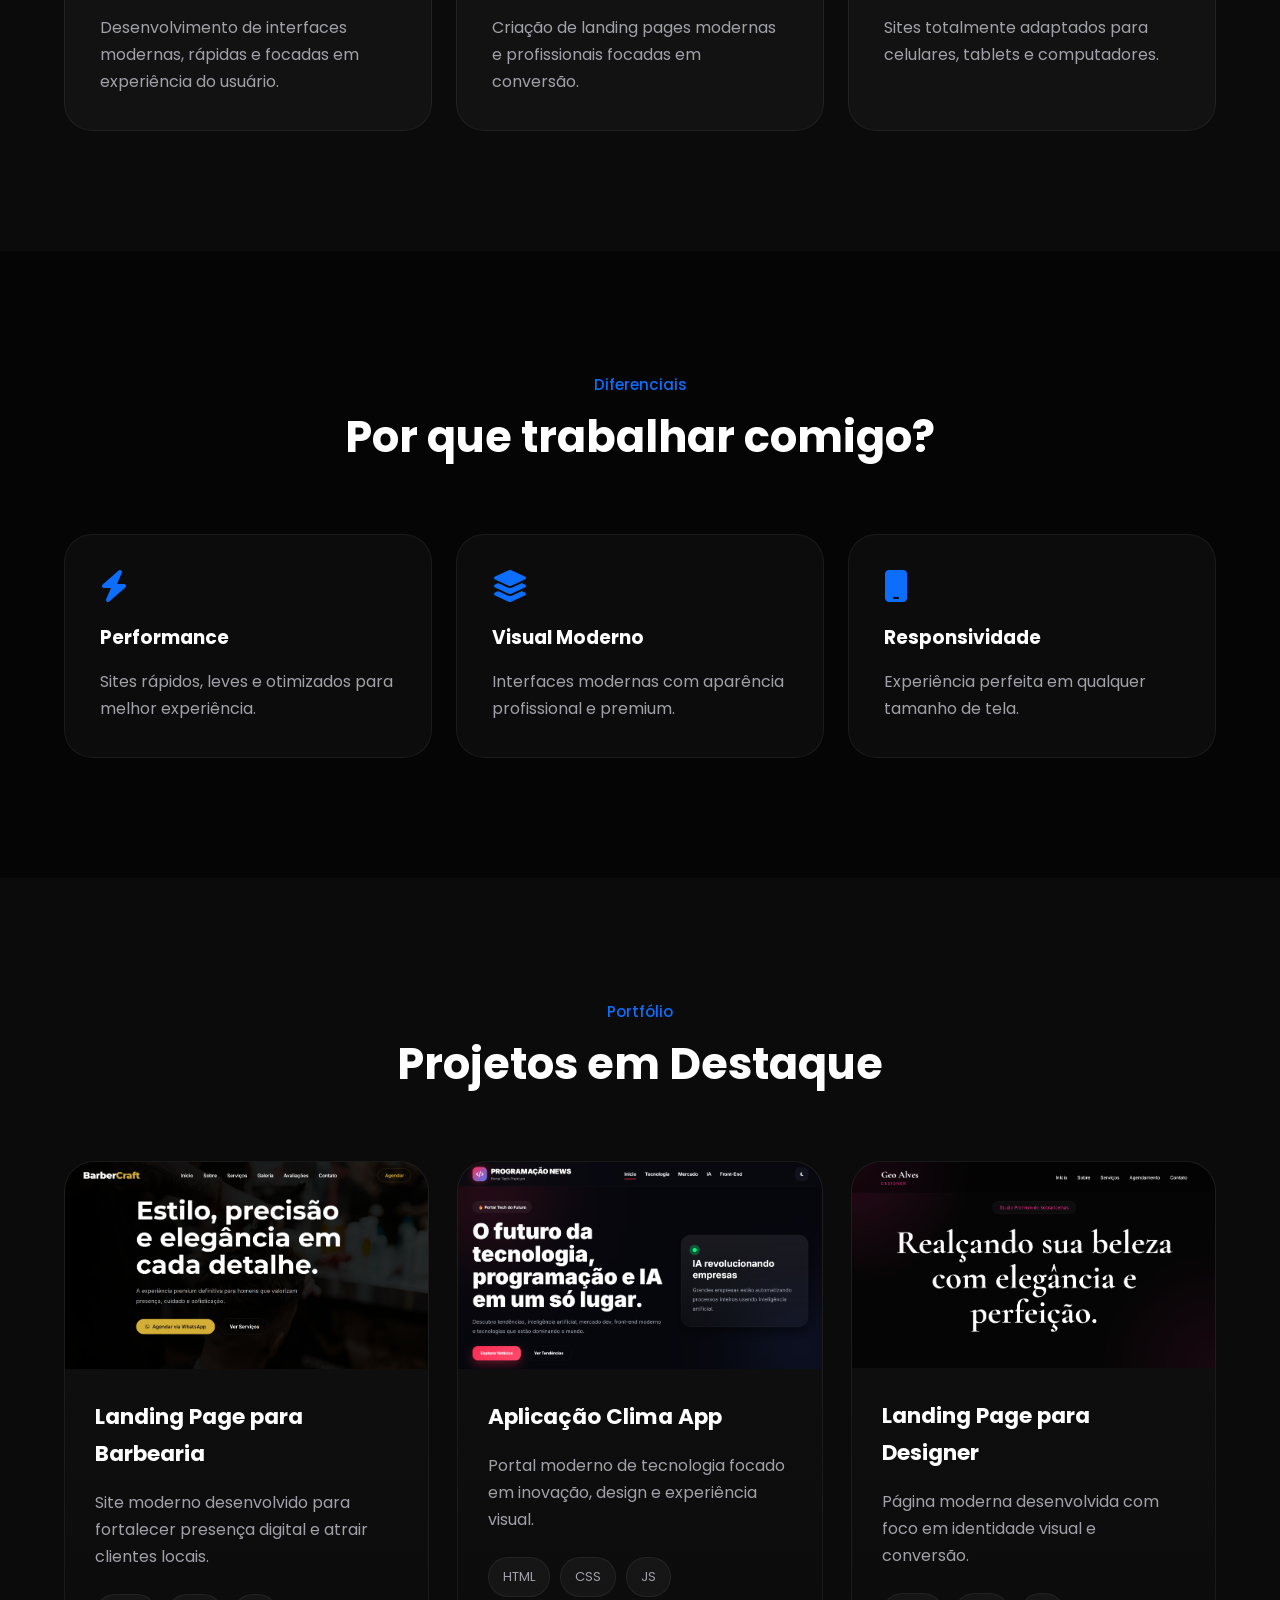
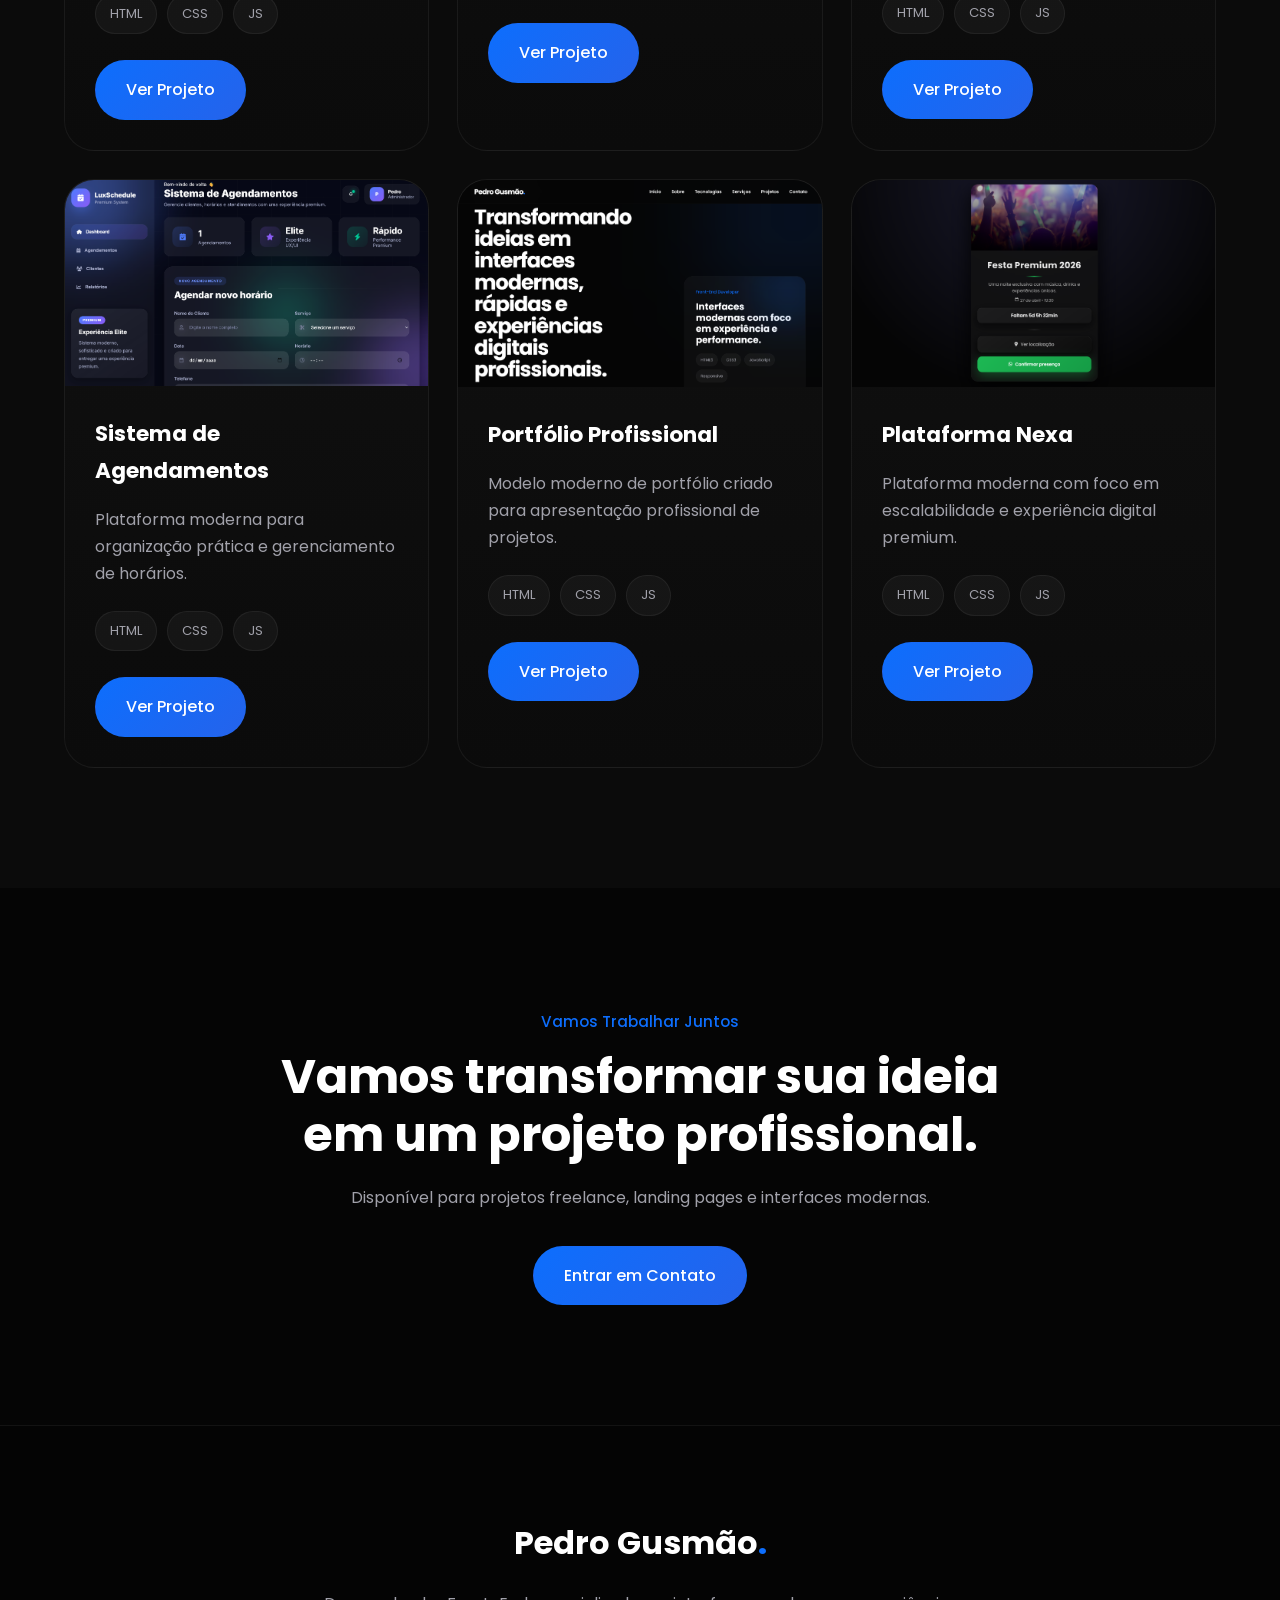
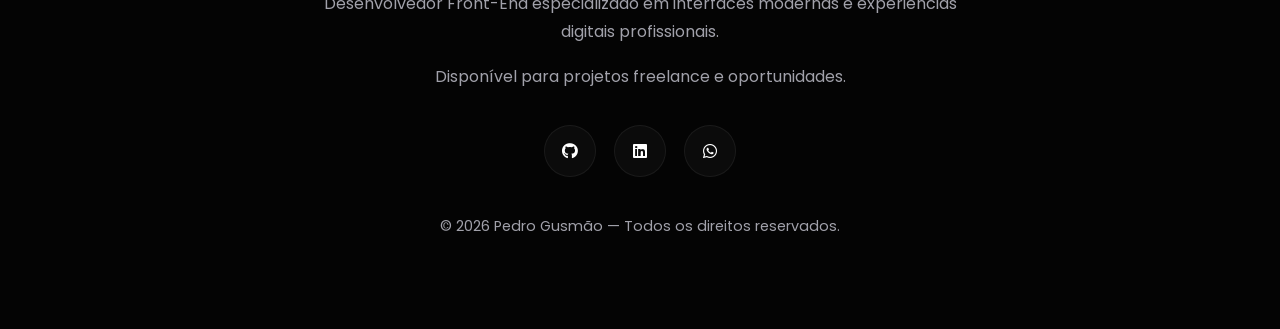
==== commit bc2fc2d6: "Update index.html" ====
--- a/index.html
+++ b/index.html
@@ -589,7 +589,7 @@
           </h3>
 
           <p>
-            Aplicação moderna de previsão do tempo focada em experiência e usabilidade.
+            Portal moderno de tecnologia focado em inovação, design e experiência visual.
           </p>
 
           <div class="tech">
@@ -600,7 +600,7 @@
 
           </div>
 
-          <a href="projetos/clima.html" class="btn">
+          <a href="projetos/news.html" class="btn">
             Ver Projeto
           </a>
 
@@ -873,4 +873,4 @@
 </script>
 
 </body>
-</html>+</html>
